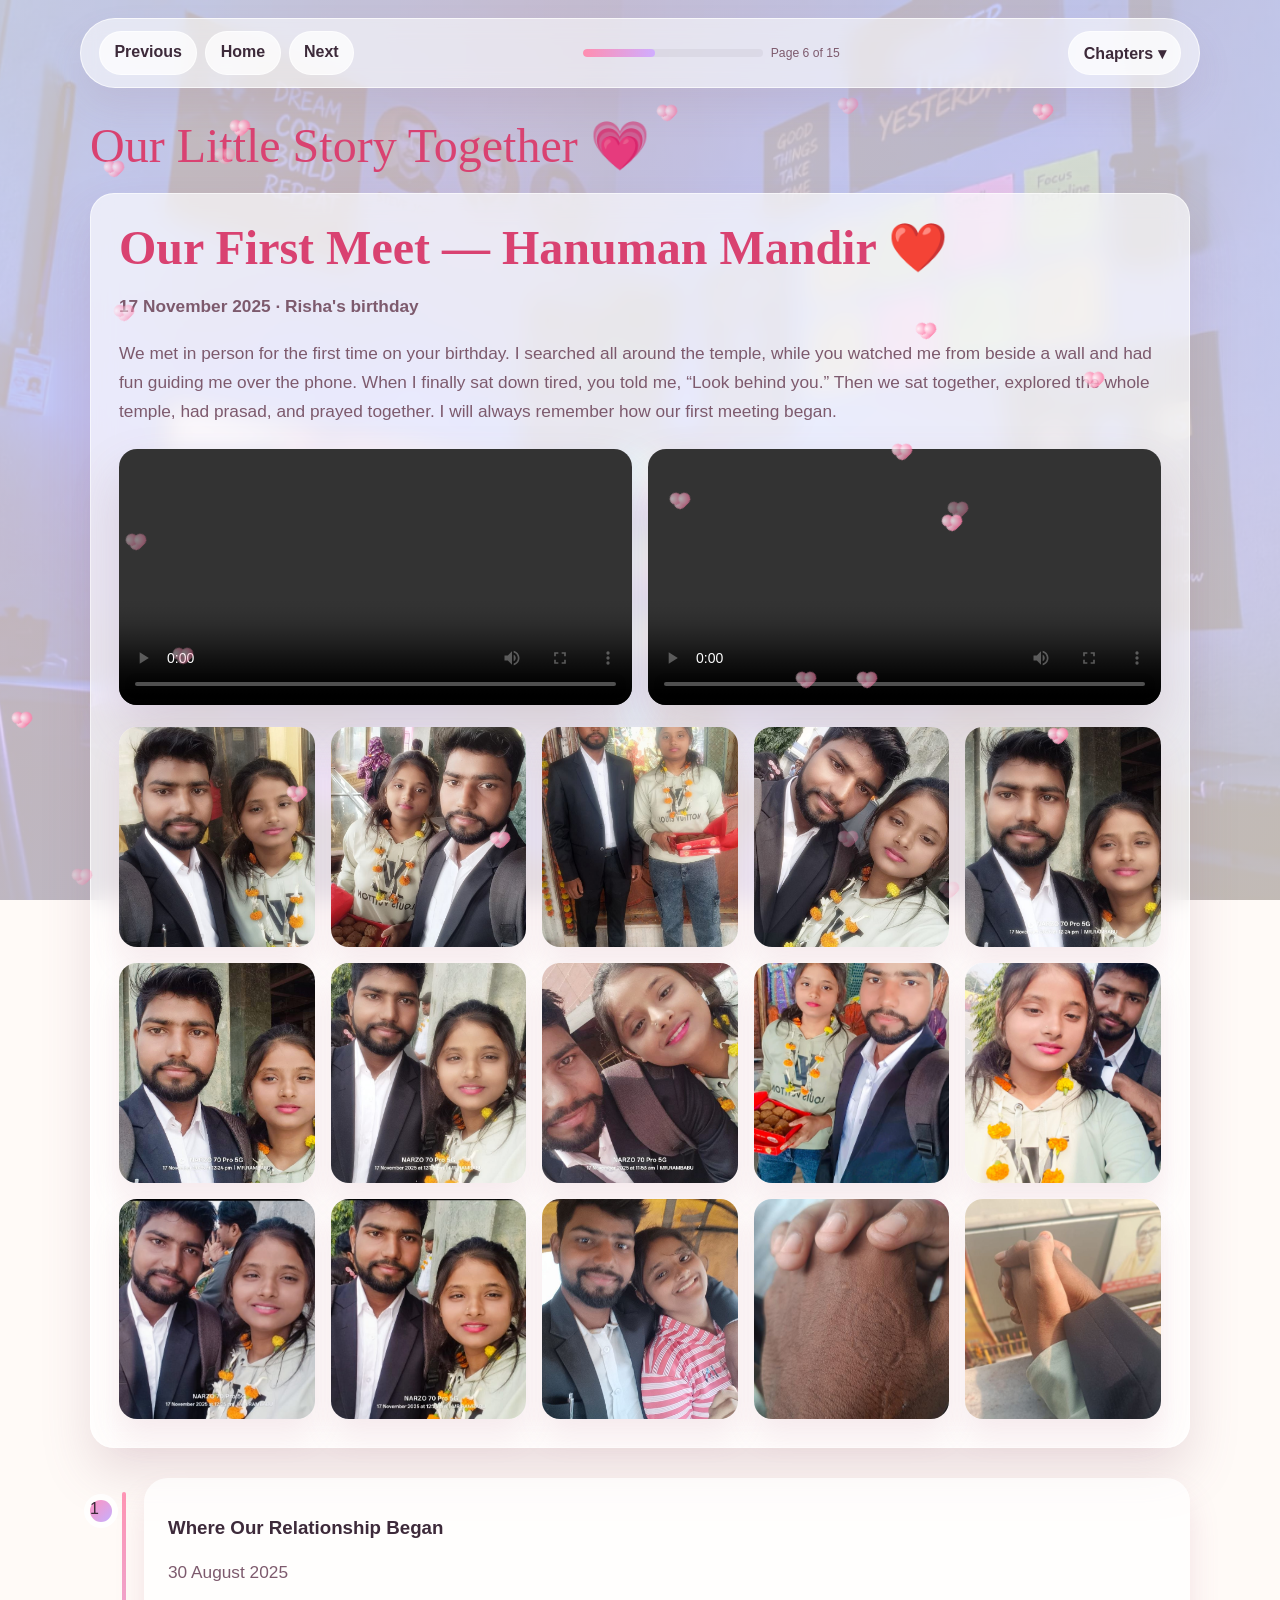
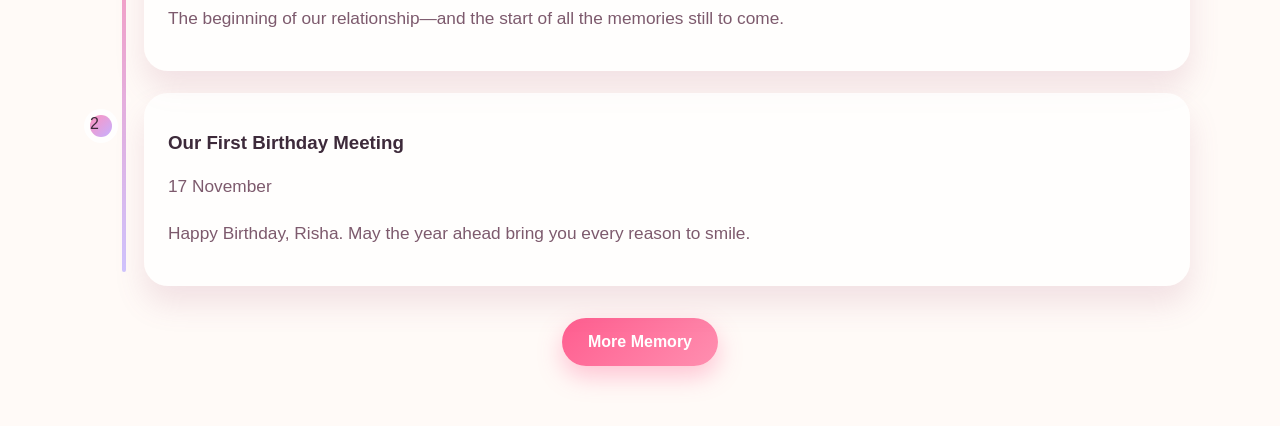
==== story.html @ 8c470f83 "Publish Risha birthday surprise site Co-authored-by: Copilot <223556219+Copilot@users.noreply.github" ====
<!DOCTYPE html>
<html lang="en">
<head>
  <meta charset="UTF-8" />
  <meta name="viewport" content="width=device-width, initial-scale=1.0" />
  <title>Our Little Story Together 💗</title>
  <link rel="stylesheet" href="css/style.css" />
  <link rel="stylesheet" href="css/animations.css" />
  <link rel="stylesheet" href="css/gallery.css" />
</head>
<body data-page="story.html">
  <nav class="page-nav" data-nav-root></nav>
  <main class="page-shell"><div class="container"><div class="section-title">Our Little Story Together 💗</div><section class="panel" style="padding:28px; margin-top:20px;"><h2 class="section-title">Our First Meet — Hanuman Mandir ❤️</h2><p class="subtitle"><strong>17 November 2025 · Risha's birthday</strong></p><p class="subtitle">We met in person for the first time on your birthday. I searched all around the temple, while you watched me from beside a wall and had fun guiding me over the phone. When I finally sat down tired, you told me, “Look behind you.” Then we sat together, explored the whole temple, had prasad, and prayed together. I will always remember how our first meeting began.</p><div class="first-meet-videos" style="margin:22px 0;"><video controls preload="metadata"><source src="assets/first%20meet/fm%20(1).mp4" type="video/mp4">Your browser does not support embedded videos.</video><video controls preload="metadata"><source src="assets/first%20meet/fm%20(3).mp4" type="video/mp4">Your browser does not support embedded videos.</video></div><div id="first-meet-photo-grid" class="photo-grid"></div></section><section class="timeline"><div class="timeline-item" data-month="1"><h3>Where Our Relationship Began</h3><p class="subtitle">30 August 2025</p><p class="subtitle">The beginning of our relationship—and the start of all the memories still to come.</p></div><div class="timeline-item" data-month="2"><h3>Our First Birthday Meeting</h3><p class="subtitle">17 November</p><p class="subtitle">Happy Birthday, Risha. May the year ahead bring you every reason to smile.</p></div></section></div><div id="lightbox" class="lightbox"><div class="lightbox-content"><button id="close-lightbox" type="button" class="button secondary" style="position:absolute;top:12px;right:12px;">Close</button><div class="lightbox-nav"><button type="button" id="prev-photo">←</button><button type="button" id="next-photo">→</button></div><img id="lightbox-img" src="" alt="" /><div id="lightbox-caption" class="lightbox-caption"></div></div></div></main>
  <script src="js/navigation.js"></script>
  
  <script src="js/main.js"></script>
  <script src="js/animations.js"></script>
  <script src="js/personal-media.js"></script>
  <script src="js/gallery.js"></script>
  
</body>
</html>
---- css/style.css ----
:root {
  --bg-cream: #fffaf7;
  --bg-pink: #ffe7ef;
  --bg-lavender: #f1e7ff;
  --bg-peach: #ffe9d9;
  --card: rgba(255,255,255,0.7);
  --card-strong: rgba(255,255,255,0.9);
  --rose: #ff5d8f;
  --rose-deep: #d94271;
  --gold: #d6b06b;
  --pink: #ffb8cf;
  --lavender: #d8c1ff;
  --text: #3d2a3a;
  --muted: #7d5a6d;
  --shadow: 0 25px 50px rgba(139, 87, 112, 0.18);
  --radius: 24px;
}
* { box-sizing: border-box; }
html { scroll-behavior: smooth; }
body {
  margin: 0;
  font-family: "Segoe UI", Tahoma, Geneva, Verdana, sans-serif;
  background-color: var(--bg-cream);
  background-image:
    linear-gradient(135deg, rgba(255, 250, 247, 0.76) 0%, rgba(255, 238, 243, 0.76) 25%, rgba(247, 241, 255, 0.76) 50%, rgba(255, 245, 236, 0.76) 100%),
    url("../assets/images/birthday-background.png");
  background-position: center, center;
  background-repeat: no-repeat, no-repeat;
  background-size: cover, cover;
  background-attachment: fixed, fixed;
  color: var(--text);
  min-height: 100vh;
  overflow-x: hidden;
}
img { max-width: 100%; display: block; }
a { color: inherit; text-decoration: none; }
button, input { font: inherit; }
.container { width: min(1100px, calc(100% - 24px)); margin: 0 auto; }
.page-shell { padding: 120px 0 60px; min-height: 100vh; }
.hero-card, .panel, .memory-card, .quote-card, .coupon, .wish-card, .gift-box {
  background: rgba(255,255,255,0.65);
  backdrop-filter: blur(12px);
  border: 1px solid rgba(255,255,255,0.6);
  box-shadow: var(--shadow);
  border-radius: var(--radius);
}
.section-title {
  font-size: clamp(2rem, 4vw, 3rem);
  line-height: 1.1;
  margin: 0 0 16px;
  color: var(--rose-deep);
  font-family: Georgia, 'Times New Roman', serif;
}
.subtitle { color: var(--muted); font-size: 1.08rem; line-height: 1.7; }
.button {
  appearance: none; border: none; cursor: pointer; display: inline-flex; align-items: center; justify-content: center;
  padding: 0.95rem 1.6rem; border-radius: 999px; background: linear-gradient(135deg, var(--rose), #ff8fb0);
  color: white; font-weight: 700; box-shadow: 0 10px 25px rgba(255, 93, 143, 0.35); transition: transform .25s ease, box-shadow .25s ease;
}
.button:hover { transform: translateY(-2px) scale(1.01); box-shadow: 0 18px 30px rgba(255, 93, 143, 0.45); }
.button.secondary { background: rgba(255,255,255,0.8); color: var(--rose-deep); border: 1px solid rgba(255,93,143,0.2); }
.more-memory-button { display: flex; width: fit-content; margin: 32px auto 0; }
.hero-photo { width: 100%; height: 460px; object-fit: cover; object-position: center 32%; }
.page-nav {
  position: fixed; left: 50%; top: 18px; transform: translateX(-50%); width: min(1120px, calc(100% - 18px));
  background: rgba(255,255,255,0.58); backdrop-filter: blur(10px); border: 1px solid rgba(255,255,255,0.7);
  border-radius: 999px; box-shadow: 0 18px 35px rgba(160, 116, 136, 0.12); z-index: 1000; padding: 12px 18px;
}
.nav-inner { display: flex; align-items: center; justify-content: space-between; gap: 14px; }
.nav-group { display: flex; align-items: center; gap: 8px; flex-wrap: wrap; }
.nav-btn, .chapter-btn {
  background: rgba(255,255,255,0.75); border: 1px solid rgba(255,255,255,0.7); color: var(--text); border-radius: 999px; min-width: 44px; min-height: 44px; padding: 0.7rem 0.9rem; cursor: pointer; font-weight: 700; transition: all .2s ease;
}
.nav-btn:hover, .chapter-btn:hover { background: rgba(255, 245, 250, 0.95); }
.nav-btn:disabled { opacity: 0.45; cursor: not-allowed; }
.page-progress { position: relative; background: rgba(160, 156, 168, 0.15); border-radius: 100px; height: 8px; width: 180px; overflow: hidden; }
.page-progress .bar { position: absolute; inset: 0 auto 0 0; width: var(--progress, 10%); background: linear-gradient(90deg, #ff8eb0, #d0adff); border-radius: inherit; }
.chapter-menu { position: relative; }
.chapter-drawer {
  position: absolute; right: 0; top: calc(100% + 10px); width: min(340px, 84vw); max-height: 70vh; overflow: auto; background: rgba(255,255,255,0.92); border-radius: var(--radius); box-shadow: var(--shadow); border: 1px solid rgba(255,255,255,0.8); padding: 12px; display: none;
}
.chapter-drawer.open { display: block; }
.chapter-item { display: flex; align-items: center; justify-content: space-between; gap: 10px; padding: 10px 12px; border-radius: 12px; color: var(--text); background: transparent; margin-bottom: 6px; }
.chapter-item.active { background: linear-gradient(135deg, rgba(255,191,216,0.45), rgba(201,167,255,0.35)); }
.chapter-item:hover { background: rgba(255,190,214,0.15); }
.status-pill { color: var(--muted); font-size: 0.76rem; }
.grid-2 { display: grid; grid-template-columns: repeat(2, minmax(0, 1fr)); gap: 28px; }
.grid-4 { display: grid; grid-template-columns: repeat(4, minmax(0, 1fr)); gap: 18px; }
.card-image { border-radius: 22px; overflow: hidden; box-shadow: var(--shadow); }
.rose-grid { display: grid; grid-template-columns: repeat(auto-fit, minmax(220px, 1fr)); gap: 20px; }
@media (max-width: 768px) {
  body { background-attachment: scroll, scroll; }
  .page-nav { padding: 10px 12px; }
  .nav-inner { flex-wrap: wrap; justify-content: center; }
  .page-progress { width: 120px; }
  .grid-2, .grid-4 { grid-template-columns: 1fr; }
  .more-memory-button { margin-top: 24px; }
  .page-shell { padding-top: 120px; }
}
---- css/animations.css ----
@keyframes floaty { 0%,100%{transform: translateY(0) scale(1);} 50%{transform: translateY(-18px) scale(1.04);} }
@keyframes drift { 0%{transform: translateY(-20px) translateX(0); opacity:0;} 10%{opacity:1;} 100%{transform: translateY(120vh) translateX(18px); opacity:0;} }
@keyframes sparkle { 0%{opacity:0.3; transform:scale(.6);} 50%{opacity:1; transform:scale(1.2);} 100%{opacity:0.2; transform:scale(.9);} }
@keyframes shake { 0%,100%{transform: translateX(0)} 20%{transform: translateX(-8px)} 40%{transform: translateX(8px)} 60%{transform: translateX(-6px)} 80%{transform: translateX(6px)} }
.heart-piece { position: fixed; width: 12px; height: 12px; background: radial-gradient(circle at 30% 30%, #fff5fa, #ff8ab2 65%, #ff5d8f 100%); border-radius: 50% 50% 0 50%; transform: rotate(-45deg); opacity: 0.8; animation: drift 12s linear infinite; z-index: 1; pointer-events: none; }
.heart-piece::before, .heart-piece::after { content: ''; position: absolute; width: 100%; height: 100%; background: inherit; border-radius: 50%; }
.heart-piece::before { left: 0; top: -50%; }
.heart-piece::after { left: 50%; top: 0; }
.rose-petal { position: fixed; width: 14px; height: 18px; background: linear-gradient(135deg, #ff9db7, #f66aa4); border-radius: 70% 0 70% 0; opacity: 0.9; animation: drift 9s linear infinite; z-index: 1; pointer-events: none; }
.hero-envelope { position: relative; width: min(320px, 70vw); height: 200px; margin: 30px auto; }
.envelope-body { position: absolute; inset: 0; border-radius: 22px; background: linear-gradient(135deg, #ffe1ea, #ffc7d8); box-shadow: 0 18px 30px rgba(211, 118, 149, 0.24); }
.envelope-body::before { content: ''; position: absolute; inset: 0; background: linear-gradient(135deg, transparent 50%, rgba(255,255,255,0.6) 50%); clip-path: polygon(0 0, 50% 55%, 100% 0, 100% 100%, 0 100%); }
.envelope-seal { position: absolute; width: 74px; height: 74px; background: radial-gradient(circle at 30% 30%, #ffb7cf, #ff6d97); border-radius: 50%; left: 50%; top: 48%; transform: translate(-50%, -50%); box-shadow: 0 0 30px rgba(255, 94, 138, 0.5); }
.envelope-open { transform: rotateX(180deg); transition: transform 1.2s ease; }
.envelope-open .envelope-seal { opacity: 0; }
.flip-card { perspective: 1000px; }
.flip-card-inner { position: relative; width: 100%; height: 100%; transition: transform 0.7s; transform-style: preserve-3d; }
.flip-card:hover .flip-card-inner, .flip-card.flipped .flip-card-inner { transform: rotateY(180deg); }
.flip-card-face { position: absolute; inset: 0; backface-visibility: hidden; background: rgba(255,255,255,0.7); border-radius: 22px; padding: 24px; }
.flip-card-back { transform: rotateY(180deg); }
.timeline { position: relative; margin: 30px 0; }
.timeline::before { content: ''; position: absolute; left: 32px; top: 14px; bottom: 14px; width: 4px; background: linear-gradient(180deg, rgba(255, 124, 164, 0.8), rgba(195, 181, 255, 0.8)); border-radius: 10px; }
.timeline-item { position: relative; margin-left: 54px; background: rgba(255,255,255,0.7); border-radius: 24px; padding: 20px 20px 20px 24px; margin-bottom: 22px; box-shadow: 0 18px 30px rgba(168, 84, 120, 0.15); }
.timeline-item::before { content: attr(data-month); position: absolute; left: -54px; top: 22px; width: 22px; height: 22px; border-radius: 50%; background: linear-gradient(135deg, #ff93bf, #c5b0ff); box-shadow: 0 0 0 6px rgba(255,255,255,0.8); }
.cake-art { position: relative; width: 280px; height: 260px; margin: 26px auto 18px; }
.cake-tier { position: absolute; left: 50%; transform: translateX(-50%); border-radius: 18px; }
.cake-tier.t1 { bottom: 12px; width: 220px; height: 72px; background: linear-gradient(135deg, #ffe4f8, #ffd3ef); }
.cake-tier.t2 { bottom: 78px; width: 180px; height: 64px; background: linear-gradient(135deg, #dff3ff, #d1d6ff); }
.cake-tier.t3 { bottom: 134px; width: 140px; height: 54px; background: linear-gradient(135deg, #ffe8de, #ffd9bb); }
.cake-candle { position: absolute; bottom: 176px; width: 8px; height: 44px; border-radius: 12px; background: linear-gradient(180deg, #fffbda, #ffd84a); }
.cake-candle::before { content: ''; position: absolute; left: 50%; transform: translateX(-50%); top: -10px; width: 12px; height: 12px; border-radius: 50%; background: #ffcc5c; box-shadow: 0 0 18px rgba(255, 200, 80, 0.9); }
.confetti { position: absolute; width: 12px; height: 18px; background: #ff9bb6; border-radius: 6px; animation: sparkle 1.4s ease-in-out infinite; }
.letter-page .paper { background: rgba(255,248,240,0.9); border: 1px solid rgba(212, 175, 126, 0.4); box-shadow: 0 20px 35px rgba(168, 127, 87, 0.12); border-radius: 28px; padding: 36px; font-family: 'Georgia', serif; }
.typewriter-text { white-space: pre-line; min-height: 310px; }
.quote-deck { display: grid; gap: 20px; }
.quote-card { padding: 18px; min-height: 200px; display: flex; flex-direction: column; justify-content: space-between; }
.quote-card.active { border-color: rgba(255,177,124,0.7); box-shadow: 0 20px 36px rgba(255,171,89,0.2); }
.heart-badge { width: 48px; height: 48px; border-radius: 50%; font-size: 1.3rem; background: linear-gradient(135deg, #ffd7e0, #f1d3ff); border: none; cursor: pointer; }
.virtual-hug { font-size: 2rem; }
.promise-list label { display: flex; align-items: center; gap: 10px; margin: 12px 0; }
.promise-list input { accent-color: #ff5d8f; width: 18px; height: 18px; }
.secret-lockbox, .gift-box { background: linear-gradient(135deg, rgba(255,255,255,0.7), rgba(255,221,235,0.82)); border: 1px solid rgba(255,255,255,0.9); border-radius: 28px; box-shadow: var(--shadow); }
.gallery-grid { display: grid; grid-template-columns: repeat(auto-fit, minmax(180px, 1fr)); gap: 16px; margin-top: 18px; }
.gallery-item { background: rgba(255,255,255,0.75); border-radius: 18px; overflow: hidden; box-shadow: var(--shadow); }
.gallery-item img { width: 100%; height: 190px; object-fit: cover; }
.lightbox { display: none; position: fixed; inset: 0; background: rgba(34,23,29,0.83); z-index: 2000; align-items: center; justify-content: center; }
.lightbox.active { display: flex; }
.lightbox-content { position: relative; max-width: 92vw; max-height: 90vh; border-radius: 22px; overflow: hidden; background: #fff; }
.lightbox-content img { width: auto; max-width: 92vw; max-height: 80vh; object-fit: contain; }
.lightbox-nav { position: absolute; inset: 50% 18px auto 18px; transform: translateY(-50%); display: flex; justify-content: space-between; }
.lightbox-nav button { width: 42px; height: 42px; border-radius: 50%; border: none; background: rgba(255,255,255,0.92); }
.hidden { display: none !important; }
@media (prefers-reduced-motion: reduce) {
  *, *::before, *::after { animation-duration: 0.001ms !important; animation-iteration-count: 1 !important; transition-duration: 0.001ms !important; }
}
---- css/gallery.css ----
.gallery-page .gallery-input { width: 100%; max-width: 360px; margin: 14px 0; padding: 0.92rem 1rem; border-radius: 12px; border: 1px solid rgba(255, 157, 183, 0.4); }
.photo-grid { display: grid; grid-template-columns: repeat(auto-fit, minmax(180px, 1fr)); gap: 16px; }
.photo-card { background: rgba(255,255,255,0.7); border-radius: 18px; overflow: hidden; box-shadow: 0 18px 30px rgba(178, 92, 122, 0.12); }
.photo-card img { width: 100%; height: 220px; object-fit: cover; }
.memories-page .memory-header { max-width: 720px; margin: 0 auto 28px; text-align: center; }
.memory-eyebrow { display: inline-block; margin-bottom: 10px; padding: 7px 13px; border: 1px solid rgba(217, 66, 113, 0.18); border-radius: 999px; background: rgba(255, 255, 255, 0.62); color: var(--rose-deep); font-size: 0.74rem; font-weight: 800; letter-spacing: 0.16em; }
.memories-page .section-title { margin-bottom: 10px; }
.memory-intro { max-width: 590px; margin: 0 auto; color: var(--muted); line-height: 1.7; }
.memory-viewer { width: min(100%, 820px); margin: 0 auto; }
.memory-stage { position: relative; display: grid; grid-template-columns: minmax(0, 1fr); height: clamp(420px, 68vh, 680px); padding: 20px; overflow: hidden; isolation: isolate; border: 1px solid rgba(255, 255, 255, 0.82); border-radius: 30px; background: radial-gradient(circle at 15% 18%, rgba(255, 255, 255, 0.95), transparent 30%), radial-gradient(circle at 88% 82%, rgba(255, 197, 219, 0.66), transparent 34%), linear-gradient(135deg, #ffe8f0, #f3eaff 58%, #fff1e8); box-shadow: 0 24px 60px rgba(139, 87, 112, 0.16); }
.memory-stage::before, .memory-stage::after { position: absolute; z-index: -1; color: rgba(217, 66, 113, 0.16); font-family: Georgia, 'Times New Roman', serif; pointer-events: none; }
.memory-stage::before { content: "♡"; top: 16px; left: 24px; font-size: 5rem; transform: rotate(-15deg); }
.memory-stage::after { content: "♡"; right: 24px; bottom: 8px; font-size: 6rem; transform: rotate(12deg); }
.memory-stage .memory-card { grid-area: 1 / 1; display: flex; width: 100%; height: 100%; min-width: 0; min-height: 0; align-items: center; justify-content: center; padding: 14px; overflow: visible; border: 0; border-radius: 0; background: transparent; box-shadow: none; backdrop-filter: none; }
.memory-stage .memory-card img { display: block; width: auto; height: auto; max-width: 100%; max-height: 100%; border: 8px solid rgba(255, 255, 255, 0.94); border-radius: 20px; object-fit: contain; box-shadow: 0 18px 42px rgba(94, 55, 75, 0.24); cursor: zoom-in; animation: memory-arrive 0.35s ease both; }
.memory-controls { display: grid; grid-template-columns: auto minmax(0, 1fr) auto; align-items: center; gap: 18px; margin-top: 20px; }
.memory-control { min-width: 126px; }
.memory-meta { min-width: 0; text-align: center; }
.memory-caption { margin: 0 0 6px; color: var(--text); font-family: Georgia, 'Times New Roman', serif; font-size: clamp(1rem, 2.2vw, 1.25rem); }
.memory-count { color: var(--rose-deep); font-size: 0.8rem; font-weight: 800; letter-spacing: 0.14em; }
.memory-progress { height: 6px; margin-top: 18px; overflow: hidden; border-radius: 999px; background: rgba(217, 66, 113, 0.12); }
.memory-progress span { display: block; width: 8.33%; height: 100%; border-radius: inherit; background: linear-gradient(90deg, var(--rose), #c5a4ff); transition: width 0.3s ease; }
.memory-hint { margin: 16px auto 0; color: var(--muted); font-size: 0.9rem; text-align: center; }
@keyframes memory-arrive { from { opacity: 0.55; transform: scale(0.985); } to { opacity: 1; transform: scale(1); } }
.birthday-page { background-image: linear-gradient(135deg, rgba(4, 10, 34, 0.68), rgba(7, 15, 54, 0.58)), url("../assets/images/birthday-background.png"); background-position: center; background-repeat: no-repeat; background-size: cover; background-attachment: fixed; }
.birthday-page .birthday-content { max-width: 900px; margin: 8px auto 0; padding: clamp(24px, 5vw, 48px); border: 1px solid rgba(255, 255, 255, 0.22); border-radius: 32px; background: rgba(5, 12, 40, 0.52); box-shadow: 0 25px 70px rgba(0, 0, 0, 0.3); backdrop-filter: blur(8px); text-align: center; position: relative; z-index: 2; }
.birthday-page .section-title { color: #fff; text-shadow: 0 3px 22px rgba(0, 0, 0, 0.55); }
.birthday-page .birthday-intro { max-width: 760px; margin: 0 auto 18px; color: #f3efff; text-shadow: 0 2px 12px rgba(0, 0, 0, 0.6); }
.birthday-page .cake-art { filter: drop-shadow(0 10px 24px rgba(0, 0, 0, 0.34)); }
.birthday-page .birthday-wish { max-width: 760px; margin: 20px auto 0; padding: 20px; background: rgba(255, 255, 255, 0.92); }
.birthday-page .birthday-wish .subtitle { margin: 0; color: var(--muted); text-shadow: none; }
@media (max-width: 600px) {
  .memory-stage { height: clamp(360px, 60vh, 520px); padding: 10px; border-radius: 22px; }
  .memory-stage .memory-card { padding: 8px; }
  .memory-stage .memory-card img { border-width: 5px; border-radius: 16px; }
  .memory-controls { grid-template-columns: 1fr 1fr; gap: 12px; }
  .memory-meta { grid-column: 1 / -1; grid-row: 1; }
  .memory-control { min-width: 0; width: 100%; padding: 0.8rem 0.6rem; }
}
@media (max-width: 768px) {
  .birthday-page { background-attachment: scroll; }
  .birthday-page .birthday-content { padding: 24px 18px; border-radius: 24px; }
}
.first-meet-videos { display: grid; grid-template-columns: repeat(auto-fit, minmax(260px, 1fr)); gap: 16px; }
.first-meet-videos video { display: block; width: 100%; border-radius: 18px; box-shadow: var(--shadow); }
.gallery-page .lock-state { text-align: center; }
.gallery-page .lock-box { max-width: 480px; margin: 0 auto; padding: 34px 28px; }
.gallery-page .shake { animation: shake 0.45s ease-in-out; }
.gallery-page .category-section { margin-top: 30px; }
.gallery-page .category-title { margin: 0 0 16px; color: var(--rose-deep); }
.lightbox-caption { background: rgba(255,255,255,0.8); padding: 14px 18px; color: var(--muted); }
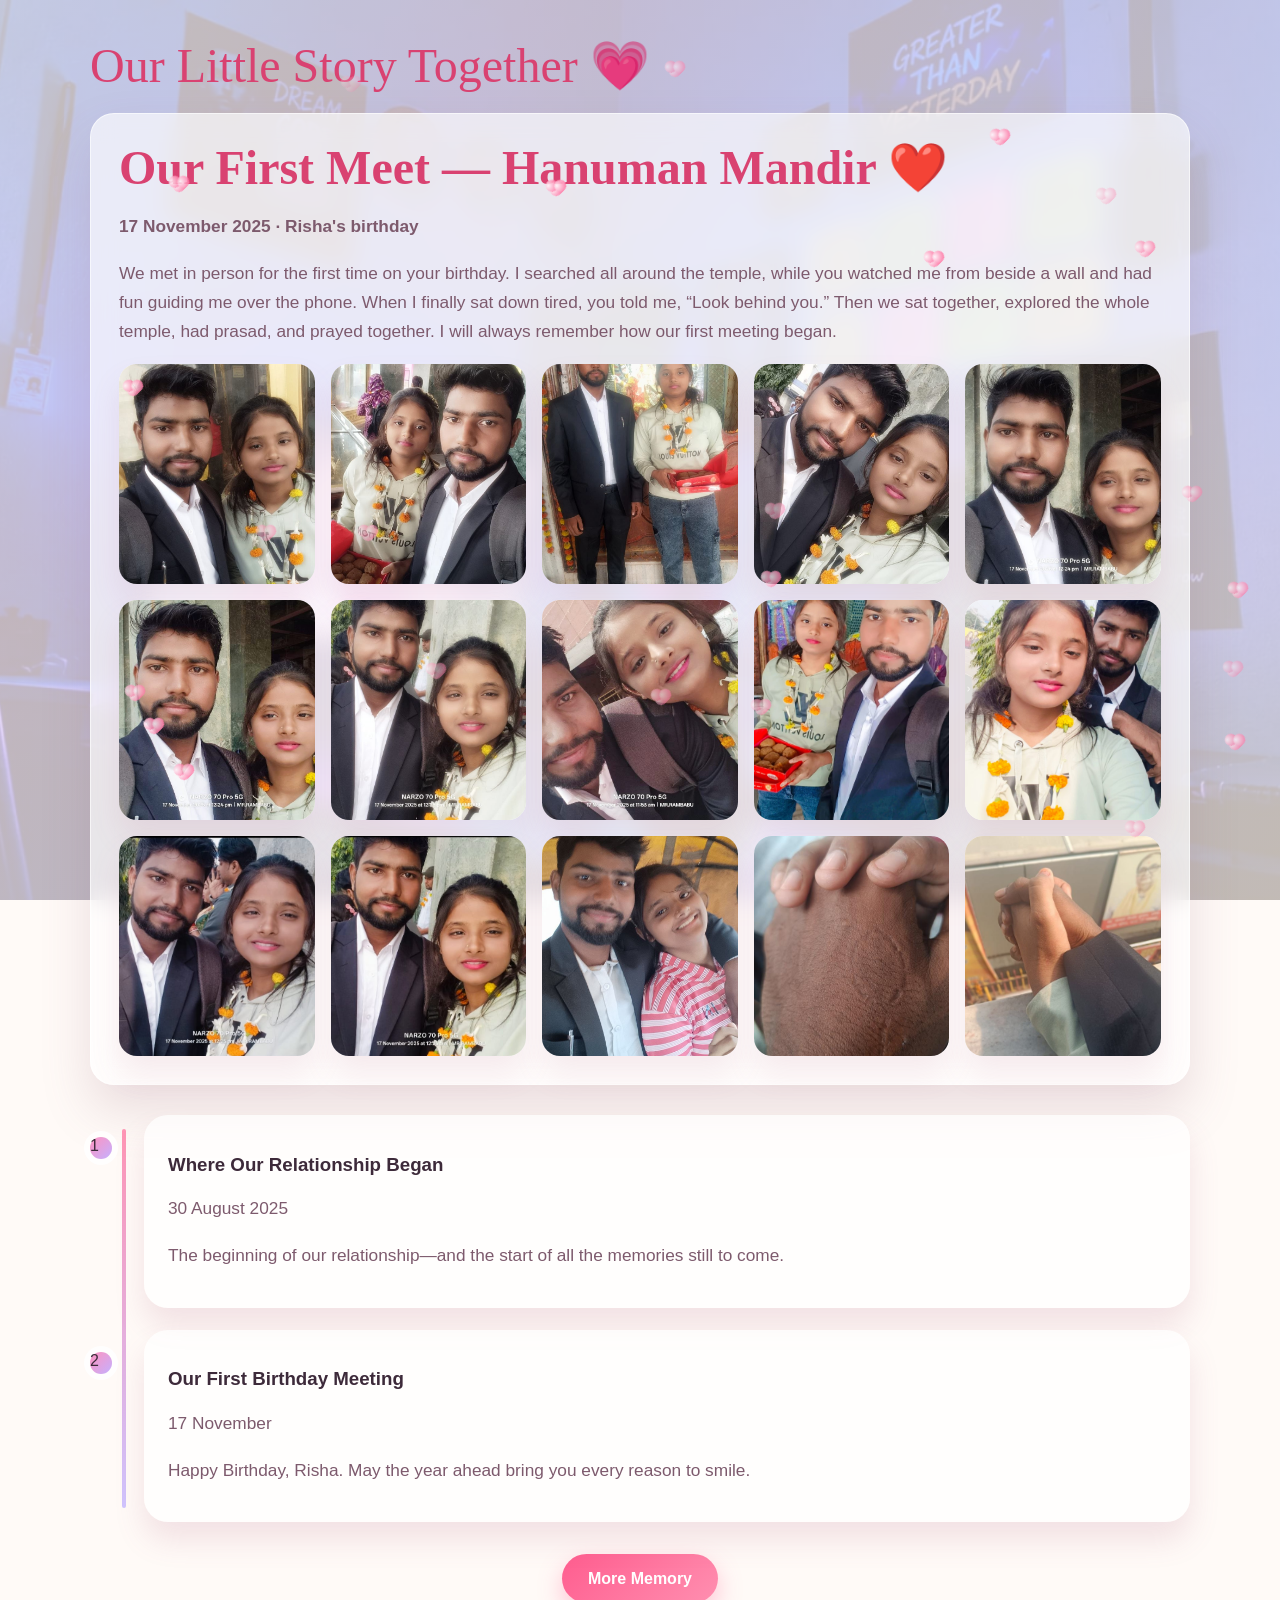
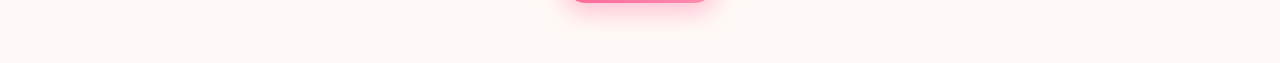
==== commit 1a511cfc: "Move looping videos to birthday page Co-authored-by: Copilot <223556219+Copilot@users.noreply.github" ====
--- a/story.html
+++ b/story.html
@@ -10,7 +10,7 @@
 </head>
 <body data-page="story.html">
   <nav class="page-nav" data-nav-root></nav>
-  <main class="page-shell"><div class="container"><div class="section-title">Our Little Story Together 💗</div><section class="panel" style="padding:28px; margin-top:20px;"><h2 class="section-title">Our First Meet — Hanuman Mandir ❤️</h2><p class="subtitle"><strong>17 November 2025 · Risha's birthday</strong></p><p class="subtitle">We met in person for the first time on your birthday. I searched all around the temple, while you watched me from beside a wall and had fun guiding me over the phone. When I finally sat down tired, you told me, “Look behind you.” Then we sat together, explored the whole temple, had prasad, and prayed together. I will always remember how our first meeting began.</p><div class="first-meet-videos" style="margin:22px 0;"><video controls preload="metadata"><source src="assets/first%20meet/fm%20(1).mp4" type="video/mp4">Your browser does not support embedded videos.</video><video controls preload="metadata"><source src="assets/first%20meet/fm%20(3).mp4" type="video/mp4">Your browser does not support embedded videos.</video></div><div id="first-meet-photo-grid" class="photo-grid"></div></section><section class="timeline"><div class="timeline-item" data-month="1"><h3>Where Our Relationship Began</h3><p class="subtitle">30 August 2025</p><p class="subtitle">The beginning of our relationship—and the start of all the memories still to come.</p></div><div class="timeline-item" data-month="2"><h3>Our First Birthday Meeting</h3><p class="subtitle">17 November</p><p class="subtitle">Happy Birthday, Risha. May the year ahead bring you every reason to smile.</p></div></section></div><div id="lightbox" class="lightbox"><div class="lightbox-content"><button id="close-lightbox" type="button" class="button secondary" style="position:absolute;top:12px;right:12px;">Close</button><div class="lightbox-nav"><button type="button" id="prev-photo">←</button><button type="button" id="next-photo">→</button></div><img id="lightbox-img" src="" alt="" /><div id="lightbox-caption" class="lightbox-caption"></div></div></div></main>
+  <main class="page-shell"><div class="container"><div class="section-title">Our Little Story Together 💗</div><section class="panel" style="padding:28px; margin-top:20px;"><h2 class="section-title">Our First Meet — Hanuman Mandir ❤️</h2><p class="subtitle"><strong>17 November 2025 · Risha's birthday</strong></p><p class="subtitle">We met in person for the first time on your birthday. I searched all around the temple, while you watched me from beside a wall and had fun guiding me over the phone. When I finally sat down tired, you told me, “Look behind you.” Then we sat together, explored the whole temple, had prasad, and prayed together. I will always remember how our first meeting began.</p><div id="first-meet-photo-grid" class="photo-grid"></div></section><section class="timeline"><div class="timeline-item" data-month="1"><h3>Where Our Relationship Began</h3><p class="subtitle">30 August 2025</p><p class="subtitle">The beginning of our relationship—and the start of all the memories still to come.</p></div><div class="timeline-item" data-month="2"><h3>Our First Birthday Meeting</h3><p class="subtitle">17 November</p><p class="subtitle">Happy Birthday, Risha. May the year ahead bring you every reason to smile.</p></div></section></div><div id="lightbox" class="lightbox"><div class="lightbox-content"><button id="close-lightbox" type="button" class="button secondary" style="position:absolute;top:12px;right:12px;">Close</button><div class="lightbox-nav"><button type="button" id="prev-photo">←</button><button type="button" id="next-photo">→</button></div><img id="lightbox-img" src="" alt="" /><div id="lightbox-caption" class="lightbox-caption"></div></div></div></main>
   <script src="js/navigation.js"></script>
   
   <script src="js/main.js"></script>
--- a/css/style.css
+++ b/css/style.css
@@ -37,7 +37,7 @@
 a { color: inherit; text-decoration: none; }
 button, input { font: inherit; }
 .container { width: min(1100px, calc(100% - 24px)); margin: 0 auto; }
-.page-shell { padding: 120px 0 60px; min-height: 100vh; }
+.page-shell { padding: 40px 0 60px; min-height: 100vh; }
 .hero-card, .panel, .memory-card, .quote-card, .coupon, .wish-card, .gift-box {
   background: rgba(255,255,255,0.65);
   backdrop-filter: blur(12px);
@@ -62,39 +62,14 @@
 .button.secondary { background: rgba(255,255,255,0.8); color: var(--rose-deep); border: 1px solid rgba(255,93,143,0.2); }
 .more-memory-button { display: flex; width: fit-content; margin: 32px auto 0; }
 .hero-photo { width: 100%; height: 460px; object-fit: cover; object-position: center 32%; }
-.page-nav {
-  position: fixed; left: 50%; top: 18px; transform: translateX(-50%); width: min(1120px, calc(100% - 18px));
-  background: rgba(255,255,255,0.58); backdrop-filter: blur(10px); border: 1px solid rgba(255,255,255,0.7);
-  border-radius: 999px; box-shadow: 0 18px 35px rgba(160, 116, 136, 0.12); z-index: 1000; padding: 12px 18px;
-}
-.nav-inner { display: flex; align-items: center; justify-content: space-between; gap: 14px; }
-.nav-group { display: flex; align-items: center; gap: 8px; flex-wrap: wrap; }
-.nav-btn, .chapter-btn {
-  background: rgba(255,255,255,0.75); border: 1px solid rgba(255,255,255,0.7); color: var(--text); border-radius: 999px; min-width: 44px; min-height: 44px; padding: 0.7rem 0.9rem; cursor: pointer; font-weight: 700; transition: all .2s ease;
-}
-.nav-btn:hover, .chapter-btn:hover { background: rgba(255, 245, 250, 0.95); }
-.nav-btn:disabled { opacity: 0.45; cursor: not-allowed; }
-.page-progress { position: relative; background: rgba(160, 156, 168, 0.15); border-radius: 100px; height: 8px; width: 180px; overflow: hidden; }
-.page-progress .bar { position: absolute; inset: 0 auto 0 0; width: var(--progress, 10%); background: linear-gradient(90deg, #ff8eb0, #d0adff); border-radius: inherit; }
-.chapter-menu { position: relative; }
-.chapter-drawer {
-  position: absolute; right: 0; top: calc(100% + 10px); width: min(340px, 84vw); max-height: 70vh; overflow: auto; background: rgba(255,255,255,0.92); border-radius: var(--radius); box-shadow: var(--shadow); border: 1px solid rgba(255,255,255,0.8); padding: 12px; display: none;
-}
-.chapter-drawer.open { display: block; }
-.chapter-item { display: flex; align-items: center; justify-content: space-between; gap: 10px; padding: 10px 12px; border-radius: 12px; color: var(--text); background: transparent; margin-bottom: 6px; }
-.chapter-item.active { background: linear-gradient(135deg, rgba(255,191,216,0.45), rgba(201,167,255,0.35)); }
-.chapter-item:hover { background: rgba(255,190,214,0.15); }
-.status-pill { color: var(--muted); font-size: 0.76rem; }
+.page-nav { display: none; }
 .grid-2 { display: grid; grid-template-columns: repeat(2, minmax(0, 1fr)); gap: 28px; }
 .grid-4 { display: grid; grid-template-columns: repeat(4, minmax(0, 1fr)); gap: 18px; }
 .card-image { border-radius: 22px; overflow: hidden; box-shadow: var(--shadow); }
 .rose-grid { display: grid; grid-template-columns: repeat(auto-fit, minmax(220px, 1fr)); gap: 20px; }
 @media (max-width: 768px) {
   body { background-attachment: scroll, scroll; }
-  .page-nav { padding: 10px 12px; }
-  .nav-inner { flex-wrap: wrap; justify-content: center; }
-  .page-progress { width: 120px; }
   .grid-2, .grid-4 { grid-template-columns: 1fr; }
   .more-memory-button { margin-top: 24px; }
-  .page-shell { padding-top: 120px; }
+  .page-shell { padding-top: 40px; }
 }
--- a/css/gallery.css
+++ b/css/gallery.css
@@ -30,6 +30,13 @@
 .birthday-page .cake-art { filter: drop-shadow(0 10px 24px rgba(0, 0, 0, 0.34)); }
 .birthday-page .birthday-wish { max-width: 760px; margin: 20px auto 0; padding: 20px; background: rgba(255, 255, 255, 0.92); }
 .birthday-page .birthday-wish .subtitle { margin: 0; color: var(--muted); text-shadow: none; }
+.birthday-videos { margin-top: 32px; text-align: left; }
+.birthday-videos h2 { margin: 0 0 8px; color: #fff; font-family: Georgia, 'Times New Roman', serif; }
+.birthday-videos > p { margin: 0 0 18px; color: #f3efff; }
+.birthday-video-grid { display: grid; grid-template-columns: repeat(auto-fit, minmax(240px, 1fr)); gap: 16px; }
+.birthday-video-card { min-width: 0; margin: 0; padding: 12px; border: 1px solid rgba(255, 255, 255, 0.18); border-radius: 18px; background: rgba(255, 255, 255, 0.1); }
+.birthday-video-card video { display: block; width: 100%; border-radius: 12px; background: #000; }
+.birthday-video-card figcaption { padding-top: 10px; color: #fff; font-weight: 600; text-align: center; }
 @media (max-width: 600px) {
   .memory-stage { height: clamp(360px, 60vh, 520px); padding: 10px; border-radius: 22px; }
   .memory-stage .memory-card { padding: 8px; }
@@ -42,8 +49,6 @@
   .birthday-page { background-attachment: scroll; }
   .birthday-page .birthday-content { padding: 24px 18px; border-radius: 24px; }
 }
-.first-meet-videos { display: grid; grid-template-columns: repeat(auto-fit, minmax(260px, 1fr)); gap: 16px; }
-.first-meet-videos video { display: block; width: 100%; border-radius: 18px; box-shadow: var(--shadow); }
 .gallery-page .lock-state { text-align: center; }
 .gallery-page .lock-box { max-width: 480px; margin: 0 auto; padding: 34px 28px; }
 .gallery-page .shake { animation: shake 0.45s ease-in-out; }
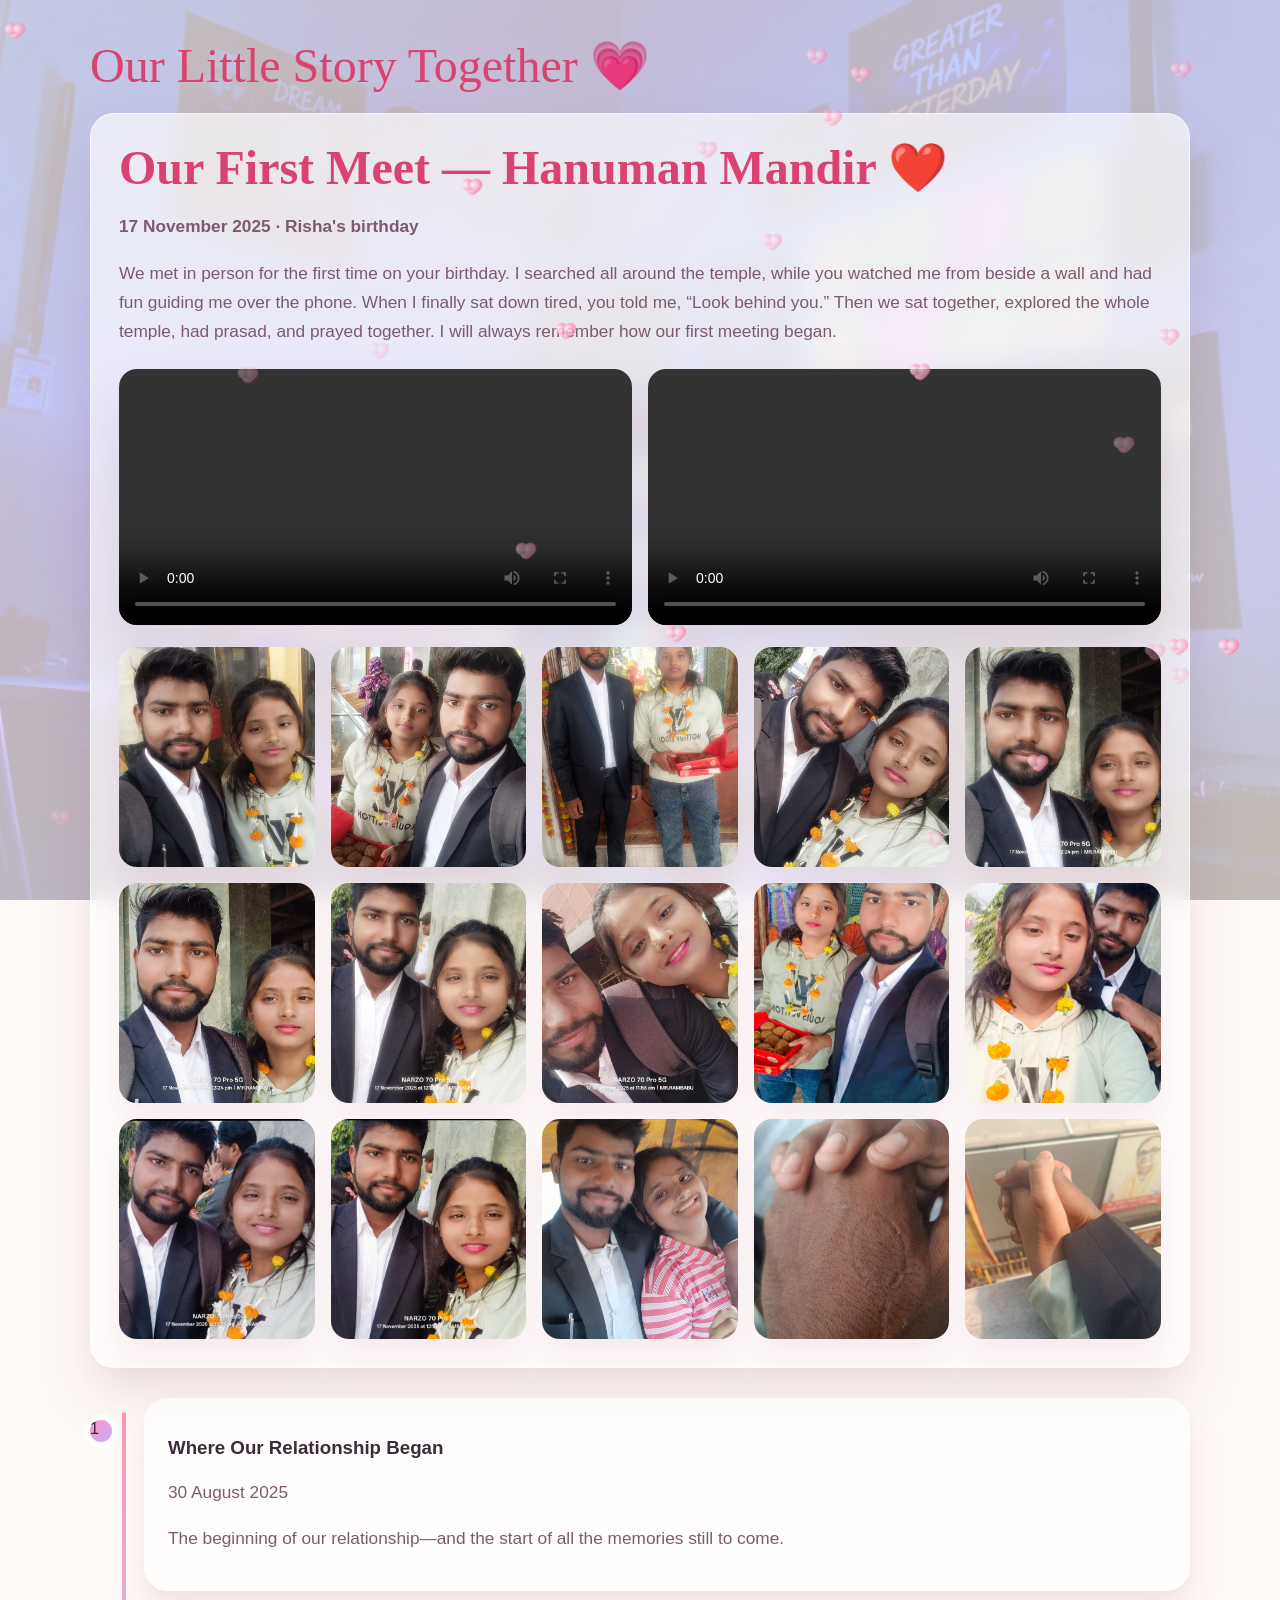
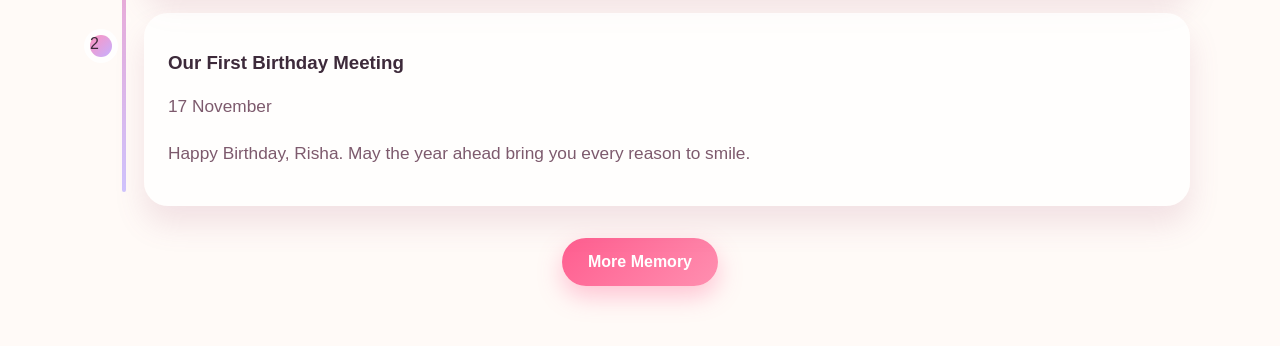
==== commit 2cd7b193: "Keep only new looping video on birthday page Co-authored-by: Copilot <223556219+Copilot@users.norepl" ====
--- a/story.html
+++ b/story.html
@@ -10,7 +10,7 @@
 </head>
 <body data-page="story.html">
   <nav class="page-nav" data-nav-root></nav>
-  <main class="page-shell"><div class="container"><div class="section-title">Our Little Story Together 💗</div><section class="panel" style="padding:28px; margin-top:20px;"><h2 class="section-title">Our First Meet — Hanuman Mandir ❤️</h2><p class="subtitle"><strong>17 November 2025 · Risha's birthday</strong></p><p class="subtitle">We met in person for the first time on your birthday. I searched all around the temple, while you watched me from beside a wall and had fun guiding me over the phone. When I finally sat down tired, you told me, “Look behind you.” Then we sat together, explored the whole temple, had prasad, and prayed together. I will always remember how our first meeting began.</p><div id="first-meet-photo-grid" class="photo-grid"></div></section><section class="timeline"><div class="timeline-item" data-month="1"><h3>Where Our Relationship Began</h3><p class="subtitle">30 August 2025</p><p class="subtitle">The beginning of our relationship—and the start of all the memories still to come.</p></div><div class="timeline-item" data-month="2"><h3>Our First Birthday Meeting</h3><p class="subtitle">17 November</p><p class="subtitle">Happy Birthday, Risha. May the year ahead bring you every reason to smile.</p></div></section></div><div id="lightbox" class="lightbox"><div class="lightbox-content"><button id="close-lightbox" type="button" class="button secondary" style="position:absolute;top:12px;right:12px;">Close</button><div class="lightbox-nav"><button type="button" id="prev-photo">←</button><button type="button" id="next-photo">→</button></div><img id="lightbox-img" src="" alt="" /><div id="lightbox-caption" class="lightbox-caption"></div></div></div></main>
+  <main class="page-shell"><div class="container"><div class="section-title">Our Little Story Together 💗</div><section class="panel" style="padding:28px; margin-top:20px;"><h2 class="section-title">Our First Meet — Hanuman Mandir ❤️</h2><p class="subtitle"><strong>17 November 2025 · Risha's birthday</strong></p><p class="subtitle">We met in person for the first time on your birthday. I searched all around the temple, while you watched me from beside a wall and had fun guiding me over the phone. When I finally sat down tired, you told me, “Look behind you.” Then we sat together, explored the whole temple, had prasad, and prayed together. I will always remember how our first meeting began.</p><div class="first-meet-videos" style="margin:22px 0;"><video controls preload="metadata"><source src="assets/first%20meet/fm%20(1).mp4" type="video/mp4">Your browser does not support embedded videos.</video><video controls preload="metadata"><source src="assets/first%20meet/fm%20(3).mp4" type="video/mp4">Your browser does not support embedded videos.</video></div><div id="first-meet-photo-grid" class="photo-grid"></div></section><section class="timeline"><div class="timeline-item" data-month="1"><h3>Where Our Relationship Began</h3><p class="subtitle">30 August 2025</p><p class="subtitle">The beginning of our relationship—and the start of all the memories still to come.</p></div><div class="timeline-item" data-month="2"><h3>Our First Birthday Meeting</h3><p class="subtitle">17 November</p><p class="subtitle">Happy Birthday, Risha. May the year ahead bring you every reason to smile.</p></div></section></div><div id="lightbox" class="lightbox"><div class="lightbox-content"><button id="close-lightbox" type="button" class="button secondary" style="position:absolute;top:12px;right:12px;">Close</button><div class="lightbox-nav"><button type="button" id="prev-photo">←</button><button type="button" id="next-photo">→</button></div><img id="lightbox-img" src="" alt="" /><div id="lightbox-caption" class="lightbox-caption"></div></div></div></main>
   <script src="js/navigation.js"></script>
   
   <script src="js/main.js"></script>
--- a/css/gallery.css
+++ b/css/gallery.css
@@ -33,10 +33,9 @@
 .birthday-videos { margin-top: 32px; text-align: left; }
 .birthday-videos h2 { margin: 0 0 8px; color: #fff; font-family: Georgia, 'Times New Roman', serif; }
 .birthday-videos > p { margin: 0 0 18px; color: #f3efff; }
-.birthday-video-grid { display: grid; grid-template-columns: repeat(auto-fit, minmax(240px, 1fr)); gap: 16px; }
-.birthday-video-card { min-width: 0; margin: 0; padding: 12px; border: 1px solid rgba(255, 255, 255, 0.18); border-radius: 18px; background: rgba(255, 255, 255, 0.1); }
+.birthday-video-grid { display: grid; grid-template-columns: minmax(0, 1fr); gap: 16px; }
+.birthday-video-card { width: min(100%, 720px); min-width: 0; margin: 0 auto; padding: 12px; border: 1px solid rgba(255, 255, 255, 0.18); border-radius: 18px; background: rgba(255, 255, 255, 0.1); }
 .birthday-video-card video { display: block; width: 100%; border-radius: 12px; background: #000; }
-.birthday-video-card figcaption { padding-top: 10px; color: #fff; font-weight: 600; text-align: center; }
 @media (max-width: 600px) {
   .memory-stage { height: clamp(360px, 60vh, 520px); padding: 10px; border-radius: 22px; }
   .memory-stage .memory-card { padding: 8px; }
@@ -49,6 +48,8 @@
   .birthday-page { background-attachment: scroll; }
   .birthday-page .birthday-content { padding: 24px 18px; border-radius: 24px; }
 }
+.first-meet-videos { display: grid; grid-template-columns: repeat(auto-fit, minmax(260px, 1fr)); gap: 16px; }
+.first-meet-videos video { display: block; width: 100%; border-radius: 18px; box-shadow: var(--shadow); }
 .gallery-page .lock-state { text-align: center; }
 .gallery-page .lock-box { max-width: 480px; margin: 0 auto; padding: 34px 28px; }
 .gallery-page .shake { animation: shake 0.45s ease-in-out; }
